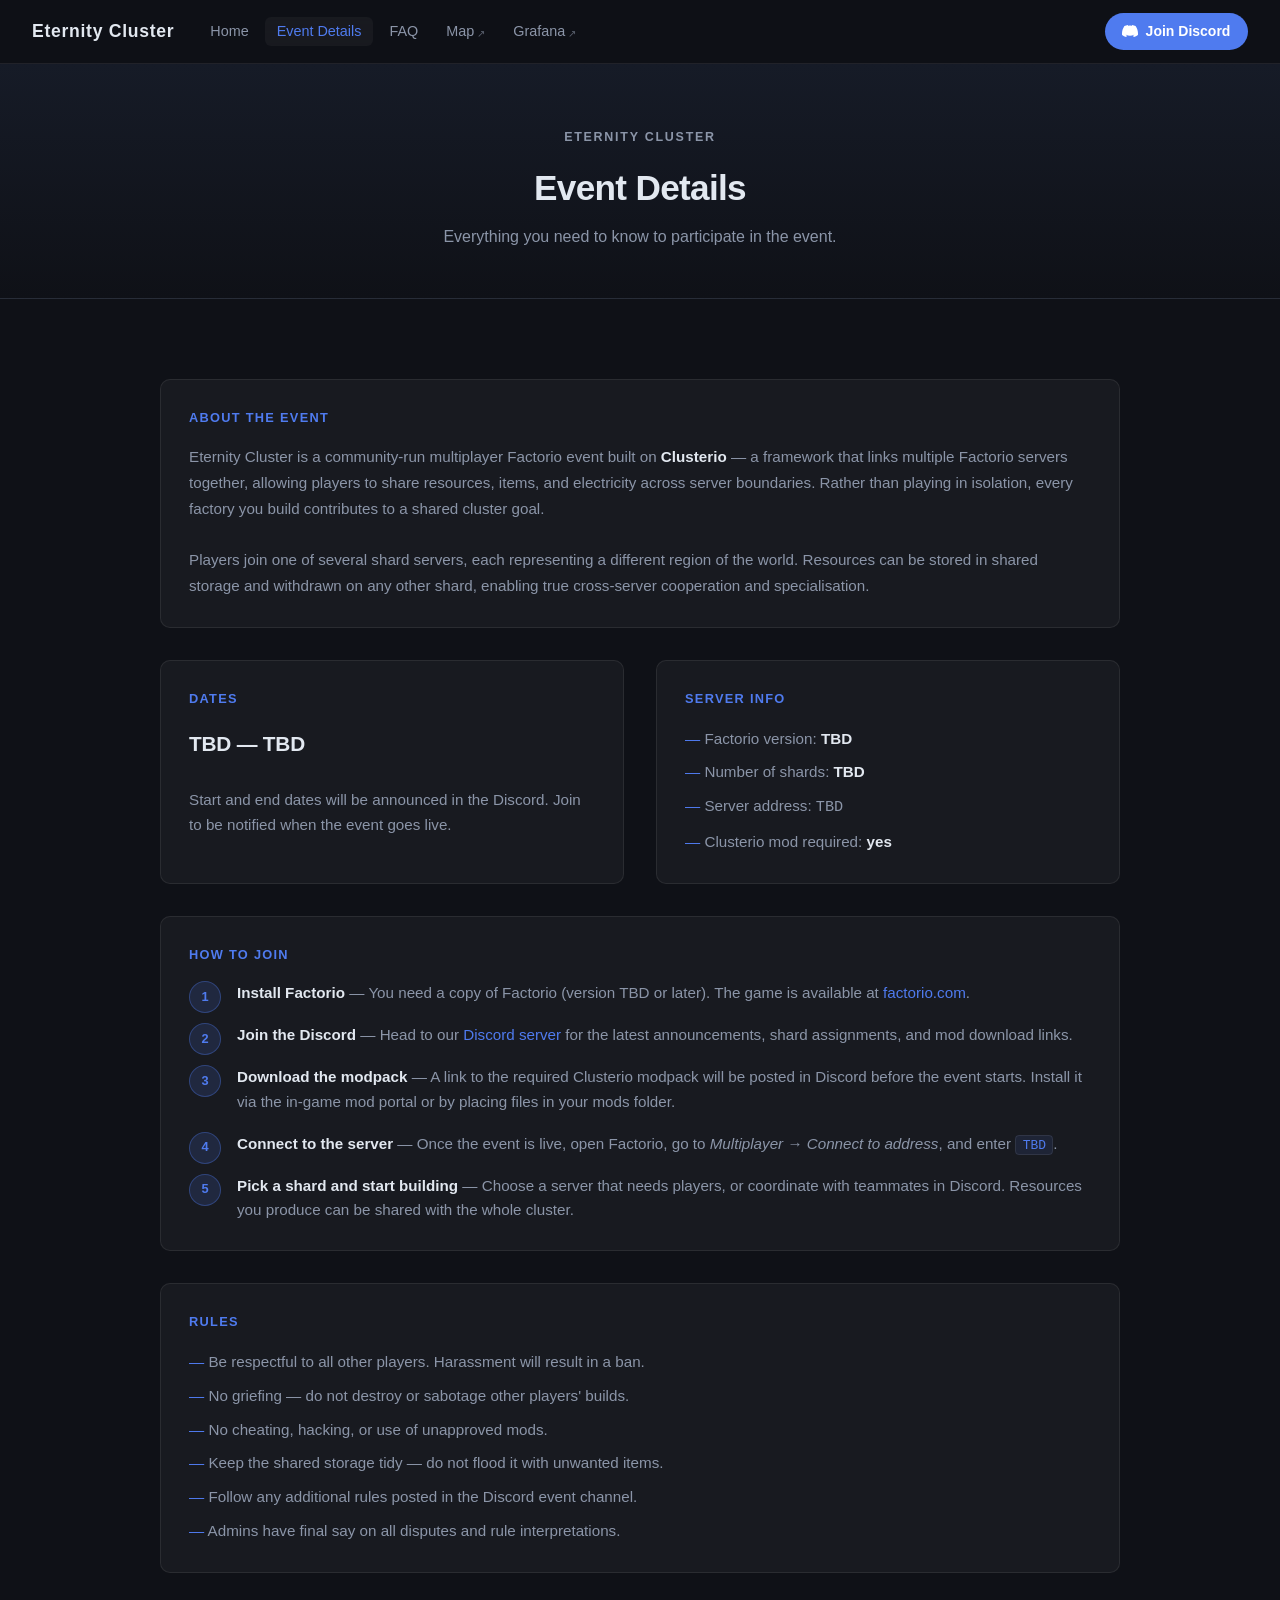
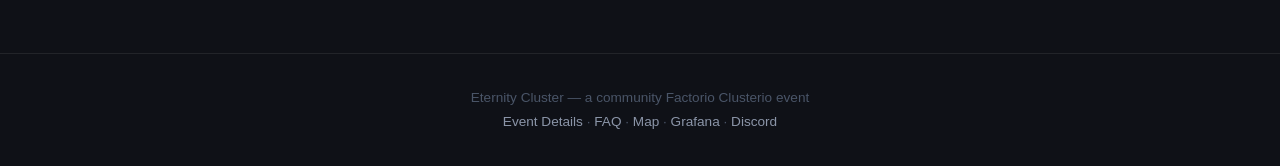
==== details.html @ 9ed6a4f9 "initial commit" ====
<!DOCTYPE html>
<html lang="en">
<head>
  <meta charset="UTF-8" />
  <meta name="viewport" content="width=device-width, initial-scale=1.0" />
  <title>Event Details — Eternity Cluster</title>
  <link rel="stylesheet" href="css/style.css" />
</head>
<body>

  <!-- ─── Nav ─────────────────────────────────────────────────────────────── -->
  <nav class="nav">
    <a href="index.html" class="nav-brand">Eternity Cluster</a>
    <ul class="nav-links">
      <li><a href="index.html">Home</a></li>
      <li><a href="details.html">Event Details</a></li>
      <li><a href="faq.html">FAQ</a></li>
      <li><a href="#" class="nav-external" target="_blank" rel="noopener">Map</a></li>
      <li><a href="#" class="nav-external" target="_blank" rel="noopener">Grafana</a></li>
    </ul>
    <a href="#" class="nav-discord" target="_blank" rel="noopener">
      <svg width="16" height="16" viewBox="0 0 24 24" fill="currentColor" aria-hidden="true">
        <path d="M20.317 4.37a19.791 19.791 0 0 0-4.885-1.515.074.074 0 0 0-.079.037c-.21.375-.444.864-.608 1.25a18.27 18.27 0 0 0-5.487 0 12.64 12.64 0 0 0-.617-1.25.077.077 0 0 0-.079-.037A19.736 19.736 0 0 0 3.677 4.37a.07.07 0 0 0-.032.027C.533 9.046-.32 13.58.099 18.057a.082.082 0 0 0 .031.057 19.9 19.9 0 0 0 5.993 3.03.078.078 0 0 0 .084-.028 14.09 14.09 0 0 0 1.226-1.994.076.076 0 0 0-.041-.106 13.107 13.107 0 0 1-1.872-.892.077.077 0 0 1-.008-.128 10.2 10.2 0 0 0 .372-.292.074.074 0 0 1 .077-.01c3.928 1.793 8.18 1.793 12.062 0a.074.074 0 0 1 .078.01c.12.098.246.198.373.292a.077.077 0 0 1-.006.127 12.299 12.299 0 0 1-1.873.892.077.077 0 0 0-.041.107c.36.698.772 1.362 1.225 1.993a.076.076 0 0 0 .084.028 19.839 19.839 0 0 0 6.002-3.03.077.077 0 0 0 .032-.054c.5-5.177-.838-9.674-3.549-13.66a.061.061 0 0 0-.031-.03z"/>
      </svg>
      Join Discord
    </a>
  </nav>

  <!-- ─── Page Hero ─────────────────────────────────────────────────────────── -->
  <div class="page-hero">
    <div class="container-sm">
      <p class="section-label">Eternity Cluster</p>
      <h1 class="section-title">Event Details</h1>
      <p>Everything you need to know to participate in the event.</p>
    </div>
  </div>

  <!-- ─── About ─────────────────────────────────────────────────────────────── -->
  <section class="section">
    <div class="container">
      <div class="details-grid">

        <div class="info-block full-width">
          <h3>About the Event</h3>
          <p>
            Eternity Cluster is a community-run multiplayer Factorio event built on
            <strong style="color: var(--text)">Clusterio</strong> — a framework that links multiple
            Factorio servers together, allowing players to share resources, items, and electricity
            across server boundaries. Rather than playing in isolation, every factory you build
            contributes to a shared cluster goal.
          </p>
          <br />
          <p style="color: var(--text-muted)">
            Players join one of several shard servers, each representing a different region of the
            world. Resources can be stored in shared storage and withdrawn on any other shard,
            enabling true cross-server cooperation and specialisation.
          </p>
        </div>

        <div class="info-block">
          <h3>Dates</h3>
          <p class="highlight">TBD — TBD</p>
          <br />
          <p>Start and end dates will be announced in the Discord. Join to be notified when the event goes live.</p>
        </div>

        <div class="info-block">
          <h3>Server Info</h3>
          <ul>
            <li>Factorio version: <strong style="color:var(--text)">TBD</strong></li>
            <li>Number of shards: <strong style="color:var(--text)">TBD</strong></li>
            <li>Server address: <code>TBD</code></li>
            <li>Clusterio mod required: <strong style="color:var(--text)">yes</strong></li>
          </ul>
        </div>

        <div class="info-block full-width">
          <h3>How to Join</h3>
          <ol class="steps">
            <li>
              <strong>Install Factorio</strong> — You need a copy of Factorio
              (version TBD or later). The game is available at
              <a href="https://www.factorio.com" target="_blank" rel="noopener" style="color:var(--accent)">factorio.com</a>.
            </li>
            <li>
              <strong>Join the Discord</strong> — Head to our
              <a href="#" target="_blank" rel="noopener">Discord server</a> for the latest announcements,
              shard assignments, and mod download links.
            </li>
            <li>
              <strong>Download the modpack</strong> — A link to the required Clusterio modpack
              will be posted in Discord before the event starts. Install it via the in-game mod
              portal or by placing files in your mods folder.
            </li>
            <li>
              <strong>Connect to the server</strong> — Once the event is live, open Factorio,
              go to <em>Multiplayer → Connect to address</em>, and enter <code>TBD</code>.
            </li>
            <li>
              <strong>Pick a shard and start building</strong> — Choose a server that needs
              players, or coordinate with teammates in Discord. Resources you produce can be
              shared with the whole cluster.
            </li>
          </ol>
        </div>

        <div class="info-block full-width">
          <h3>Rules</h3>
          <ul>
            <li>Be respectful to all other players. Harassment will result in a ban.</li>
            <li>No griefing — do not destroy or sabotage other players' builds.</li>
            <li>No cheating, hacking, or use of unapproved mods.</li>
            <li>Keep the shared storage tidy — do not flood it with unwanted items.</li>
            <li>Follow any additional rules posted in the Discord event channel.</li>
            <li>Admins have final say on all disputes and rule interpretations.</li>
          </ul>
        </div>

      </div>
    </div>
  </section>

  <!-- ─── Footer ───────────────────────────────────────────────────────────── -->
  <footer>
    <p>Eternity Cluster &mdash; a community Factorio Clusterio event</p>
    <p>
      <a href="details.html">Event Details</a> &middot;
      <a href="faq.html">FAQ</a> &middot;
      <a href="#" target="_blank" rel="noopener">Map</a> &middot;
      <a href="#" target="_blank" rel="noopener">Grafana</a> &middot;
      <a href="#" target="_blank" rel="noopener">Discord</a>
    </p>
  </footer>

  <script src="js/main.js"></script>
</body>
</html>
---- css/style.css ----
/* ─── Reset & Base ─────────────────────────────────────────────────────────── */
*, *::before, *::after { box-sizing: border-box; margin: 0; padding: 0; }

:root {
  --bg:          #0f1117;
  --bg-2:        #161b27;
  --bg-3:        #1e2436;
  --surface:     rgba(255,255,255,0.04);
  --border:      rgba(255,255,255,0.08);
  --accent:      #4f7bef;
  --accent-glow: rgba(79,123,239,0.35);
  --accent-dim:  rgba(79,123,239,0.15);
  --text:        #e2e8f0;
  --text-muted:  #8b95a8;
  --text-faint:  #4a5568;
  --radius:      10px;
  --nav-h:       64px;
  --transition:  0.2s ease;
}

html { scroll-behavior: smooth; }

body {
  background: var(--bg);
  color: var(--text);
  font-family: -apple-system, BlinkMacSystemFont, 'Segoe UI', Roboto, 'Helvetica Neue', sans-serif;
  font-size: 16px;
  line-height: 1.6;
  min-height: 100vh;
  display: flex;
  flex-direction: column;
}

a { color: var(--accent); text-decoration: none; transition: color var(--transition); }
a:hover { color: #7fa3f7; }

img { max-width: 100%; display: block; }

/* ─── Nav ───────────────────────────────────────────────────────────────────── */
.nav {
  position: sticky;
  top: 0;
  z-index: 100;
  height: var(--nav-h);
  background: rgba(15,17,23,0.75);
  backdrop-filter: blur(16px);
  -webkit-backdrop-filter: blur(16px);
  border-bottom: 1px solid var(--border);
  display: flex;
  align-items: center;
  padding: 0 2rem;
  gap: 1.5rem;
}

.nav-brand {
  font-size: 1.1rem;
  font-weight: 700;
  letter-spacing: 0.04em;
  color: var(--text);
  white-space: nowrap;
  flex-shrink: 0;
}
.nav-brand:hover { color: var(--text); }

.nav-links {
  display: flex;
  align-items: center;
  gap: 0.25rem;
  list-style: none;
  flex: 1;
}

.nav-links a {
  color: var(--text-muted);
  font-size: 0.9rem;
  font-weight: 500;
  padding: 0.4rem 0.75rem;
  border-radius: 6px;
  transition: color var(--transition), background var(--transition);
  white-space: nowrap;
}
.nav-links a:hover,
.nav-links a.active {
  color: var(--text);
  background: var(--surface);
}
.nav-links a.active { color: var(--accent); }

.nav-links .nav-external::after {
  content: '↗';
  font-size: 0.7em;
  margin-left: 3px;
  opacity: 0.6;
}

.nav-discord {
  flex-shrink: 0;
  display: inline-flex;
  align-items: center;
  gap: 0.45rem;
  background: var(--accent);
  color: #fff !important;
  font-size: 0.875rem;
  font-weight: 600;
  padding: 0.45rem 1.1rem;
  border-radius: 999px;
  transition: box-shadow var(--transition), background var(--transition);
}
.nav-discord:hover {
  background: #6690f5;
  box-shadow: 0 0 18px var(--accent-glow);
  color: #fff !important;
}
.nav-discord svg { flex-shrink: 0; }

/* ─── Hero ──────────────────────────────────────────────────────────────────── */
.hero {
  position: relative;
  min-height: calc(100vh - var(--nav-h));
  display: flex;
  align-items: center;
  justify-content: center;
  text-align: center;
  overflow: hidden;
  padding: 4rem 2rem;
}

.hero::before {
  content: '';
  position: absolute;
  inset: 0;
  background:
    radial-gradient(ellipse 80% 60% at 50% 40%, rgba(79,123,239,0.12) 0%, transparent 70%),
    linear-gradient(180deg, #0f1117 0%, #161b27 60%, #0f1117 100%);
  z-index: 0;
}

/* subtle animated grid */
.hero::after {
  content: '';
  position: absolute;
  inset: 0;
  background-image:
    linear-gradient(var(--border) 1px, transparent 1px),
    linear-gradient(90deg, var(--border) 1px, transparent 1px);
  background-size: 48px 48px;
  mask-image: radial-gradient(ellipse 70% 60% at 50% 50%, black 20%, transparent 80%);
  -webkit-mask-image: radial-gradient(ellipse 70% 60% at 50% 50%, black 20%, transparent 80%);
  z-index: 0;
  opacity: 0.4;
}

.hero-content {
  position: relative;
  z-index: 1;
  max-width: 700px;
}

.hero-eyebrow {
  display: inline-block;
  font-size: 0.8rem;
  font-weight: 600;
  letter-spacing: 0.12em;
  text-transform: uppercase;
  color: var(--accent);
  background: var(--accent-dim);
  border: 1px solid rgba(79,123,239,0.3);
  padding: 0.3rem 0.85rem;
  border-radius: 999px;
  margin-bottom: 1.5rem;
}

.hero-title {
  font-size: clamp(2.8rem, 7vw, 5rem);
  font-weight: 800;
  letter-spacing: -0.03em;
  line-height: 1.1;
  color: var(--text);
  margin-bottom: 1.25rem;
}

.hero-title span {
  background: linear-gradient(135deg, #7fa3f7 0%, #4f7bef 50%, #a78bfa 100%);
  -webkit-background-clip: text;
  background-clip: text;
  -webkit-text-fill-color: transparent;
}

.hero-tagline {
  font-size: 1.15rem;
  color: var(--text-muted);
  max-width: 480px;
  margin: 0 auto 2.5rem;
  line-height: 1.7;
}

.hero-ctas {
  display: flex;
  gap: 1rem;
  justify-content: center;
  flex-wrap: wrap;
}

/* ─── Buttons ───────────────────────────────────────────────────────────────── */
.btn {
  display: inline-flex;
  align-items: center;
  gap: 0.5rem;
  font-size: 0.95rem;
  font-weight: 600;
  padding: 0.7rem 1.5rem;
  border-radius: 999px;
  transition: box-shadow var(--transition), background var(--transition), color var(--transition);
  cursor: pointer;
  border: none;
}
.btn-primary {
  background: var(--accent);
  color: #fff;
}
.btn-primary:hover {
  background: #6690f5;
  box-shadow: 0 0 22px var(--accent-glow);
  color: #fff;
}
.btn-ghost {
  background: var(--surface);
  color: var(--text);
  border: 1px solid var(--border);
}
.btn-ghost:hover {
  background: rgba(255,255,255,0.07);
  color: var(--text);
}

/* ─── Section Layout ────────────────────────────────────────────────────────── */
.section {
  padding: 5rem 2rem;
}
.section-alt { background: var(--bg-2); }

.container {
  max-width: 960px;
  margin: 0 auto;
}
.container-sm {
  max-width: 720px;
  margin: 0 auto;
}

.section-label {
  font-size: 0.78rem;
  font-weight: 700;
  letter-spacing: 0.14em;
  text-transform: uppercase;
  color: var(--accent);
  margin-bottom: 0.6rem;
}
.section-title {
  font-size: clamp(1.6rem, 3.5vw, 2.2rem);
  font-weight: 700;
  letter-spacing: -0.02em;
  color: var(--text);
  margin-bottom: 0.75rem;
}
.section-subtitle {
  color: var(--text-muted);
  font-size: 1.05rem;
  line-height: 1.7;
  margin-bottom: 2.5rem;
}

/* ─── Cards ─────────────────────────────────────────────────────────────────── */
.cards {
  display: grid;
  grid-template-columns: repeat(auto-fit, minmax(240px, 1fr));
  gap: 1.25rem;
}

.card {
  background: var(--surface);
  border: 1px solid var(--border);
  border-radius: var(--radius);
  padding: 1.75rem;
  transition: border-color var(--transition), box-shadow var(--transition), transform var(--transition);
  display: flex;
  flex-direction: column;
  gap: 0.6rem;
}
.card:hover {
  border-color: rgba(79,123,239,0.4);
  box-shadow: 0 4px 24px rgba(0,0,0,0.4), 0 0 0 1px rgba(79,123,239,0.12);
  transform: translateY(-2px);
}

.card-icon {
  font-size: 1.6rem;
  margin-bottom: 0.25rem;
}
.card-title {
  font-size: 1.05rem;
  font-weight: 700;
  color: var(--text);
}
.card-desc {
  font-size: 0.9rem;
  color: var(--text-muted);
  line-height: 1.6;
  flex: 1;
}
.card-link {
  font-size: 0.875rem;
  font-weight: 600;
  color: var(--accent);
  margin-top: 0.5rem;
  display: inline-flex;
  align-items: center;
  gap: 0.3rem;
}
.card-link:hover { color: #7fa3f7; }

a.card { color: inherit; }
a.card .card-title { transition: color var(--transition); }
a.card:hover .card-title { color: var(--accent); }

/* ─── Details Page ──────────────────────────────────────────────────────────── */
.page-hero {
  background: linear-gradient(180deg, var(--bg-2) 0%, var(--bg) 100%);
  border-bottom: 1px solid var(--border);
  padding: 4rem 2rem 3rem;
  text-align: center;
}
.page-hero .section-label { margin-bottom: 0.75rem; }
.page-hero .section-title { margin-bottom: 0.5rem; }
.page-hero p { color: var(--text-muted); max-width: 520px; margin: 0 auto; }

.details-grid {
  display: grid;
  grid-template-columns: 1fr 1fr;
  gap: 2rem;
}
@media (max-width: 640px) { .details-grid { grid-template-columns: 1fr; } }

.info-block {
  background: var(--surface);
  border: 1px solid var(--border);
  border-radius: var(--radius);
  padding: 1.75rem;
}
.info-block h3 {
  font-size: 0.8rem;
  font-weight: 700;
  letter-spacing: 0.1em;
  text-transform: uppercase;
  color: var(--accent);
  margin-bottom: 1rem;
}
.info-block p, .info-block li {
  color: var(--text-muted);
  font-size: 0.95rem;
  line-height: 1.7;
}
.info-block ul { list-style: none; padding: 0; display: flex; flex-direction: column; gap: 0.5rem; }
.info-block li::before { content: '—  '; color: var(--accent); }
.info-block .highlight {
  font-size: 1.3rem;
  font-weight: 700;
  color: var(--text);
  letter-spacing: -0.01em;
}

.steps { list-style: none; padding: 0; counter-reset: steps; display: flex; flex-direction: column; gap: 1.1rem; }
.steps li {
  counter-increment: steps;
  padding-left: 3rem;
  position: relative;
  color: var(--text-muted);
  font-size: 0.95rem;
  line-height: 1.6;
}
.steps li::before {
  content: counter(steps);
  position: absolute;
  left: 0;
  top: 0;
  width: 2rem;
  height: 2rem;
  border-radius: 50%;
  background: var(--accent-dim);
  border: 1px solid rgba(79,123,239,0.35);
  color: var(--accent);
  font-weight: 700;
  font-size: 0.8rem;
  display: flex;
  align-items: center;
  justify-content: center;
  line-height: 1;
}
.steps li strong { color: var(--text); }
.steps li code {
  background: var(--bg-3);
  border: 1px solid var(--border);
  border-radius: 4px;
  padding: 0.1rem 0.4rem;
  font-size: 0.85em;
  color: var(--accent);
  font-family: 'JetBrains Mono', 'Fira Code', monospace;
}

.full-width { grid-column: 1 / -1; }

/* ─── FAQ Page ──────────────────────────────────────────────────────────────── */
.faq-list { display: flex; flex-direction: column; gap: 0.6rem; }

.faq-item {
  background: var(--surface);
  border: 1px solid var(--border);
  border-radius: var(--radius);
  overflow: hidden;
  transition: border-color var(--transition);
}
.faq-item.open { border-color: rgba(79,123,239,0.35); }

.faq-question {
  width: 100%;
  text-align: left;
  background: none;
  border: none;
  color: var(--text);
  font-size: 1rem;
  font-weight: 600;
  padding: 1.25rem 1.5rem;
  cursor: pointer;
  display: flex;
  align-items: center;
  justify-content: space-between;
  gap: 1rem;
  transition: color var(--transition);
}
.faq-question:hover { color: var(--accent); }
.faq-item.open .faq-question { color: var(--accent); }

.faq-chevron {
  flex-shrink: 0;
  width: 20px;
  height: 20px;
  color: var(--text-muted);
  transition: transform var(--transition), color var(--transition);
}
.faq-item.open .faq-chevron {
  transform: rotate(180deg);
  color: var(--accent);
}

.faq-answer {
  max-height: 0;
  overflow: hidden;
  transition: max-height 0.3s ease;
}
.faq-answer-inner {
  padding: 0 1.5rem 1.35rem;
  color: var(--text-muted);
  font-size: 0.95rem;
  line-height: 1.75;
  border-top: 1px solid var(--border);
  padding-top: 1rem;
}
.faq-answer-inner a { color: var(--accent); }
.faq-answer-inner a:hover { color: #7fa3f7; }
.faq-answer-inner code {
  background: var(--bg-3);
  border: 1px solid var(--border);
  border-radius: 4px;
  padding: 0.1rem 0.4rem;
  font-size: 0.85em;
  color: var(--accent);
  font-family: 'JetBrains Mono', 'Fira Code', monospace;
}

/* ─── Image Fade Utility ────────────────────────────────────────────────────── */
.fade-img {
  mask-image: linear-gradient(to bottom, black 40%, transparent 100%);
  -webkit-mask-image: linear-gradient(to bottom, black 40%, transparent 100%);
  opacity: 0.7;
}

/* ─── Divider ───────────────────────────────────────────────────────────────── */
.divider {
  height: 1px;
  background: var(--border);
  margin: 0;
}

/* ─── Footer ────────────────────────────────────────────────────────────────── */
footer {
  margin-top: auto;
  border-top: 1px solid var(--border);
  padding: 2rem;
  text-align: center;
  color: var(--text-faint);
  font-size: 0.85rem;
  line-height: 1.8;
}
footer a { color: var(--text-muted); }
footer a:hover { color: var(--text); }

/* ─── Responsive ────────────────────────────────────────────────────────────── */
@media (max-width: 768px) {
  .nav { padding: 0 1rem; gap: 0.75rem; }
  .nav-links { gap: 0; }
  .nav-links a { padding: 0.4rem 0.5rem; font-size: 0.82rem; }
  .nav-brand { font-size: 0.95rem; }
  .section { padding: 3.5rem 1.25rem; }
  .page-hero { padding: 3rem 1.25rem 2.5rem; }
}

@media (max-width: 520px) {
  .nav { flex-wrap: wrap; height: auto; padding: 0.75rem 1rem; }
  .nav-links { order: 3; width: 100%; flex-wrap: wrap; }
  .nav-brand { flex: 1; }
  .hero-ctas { flex-direction: column; align-items: center; }
}
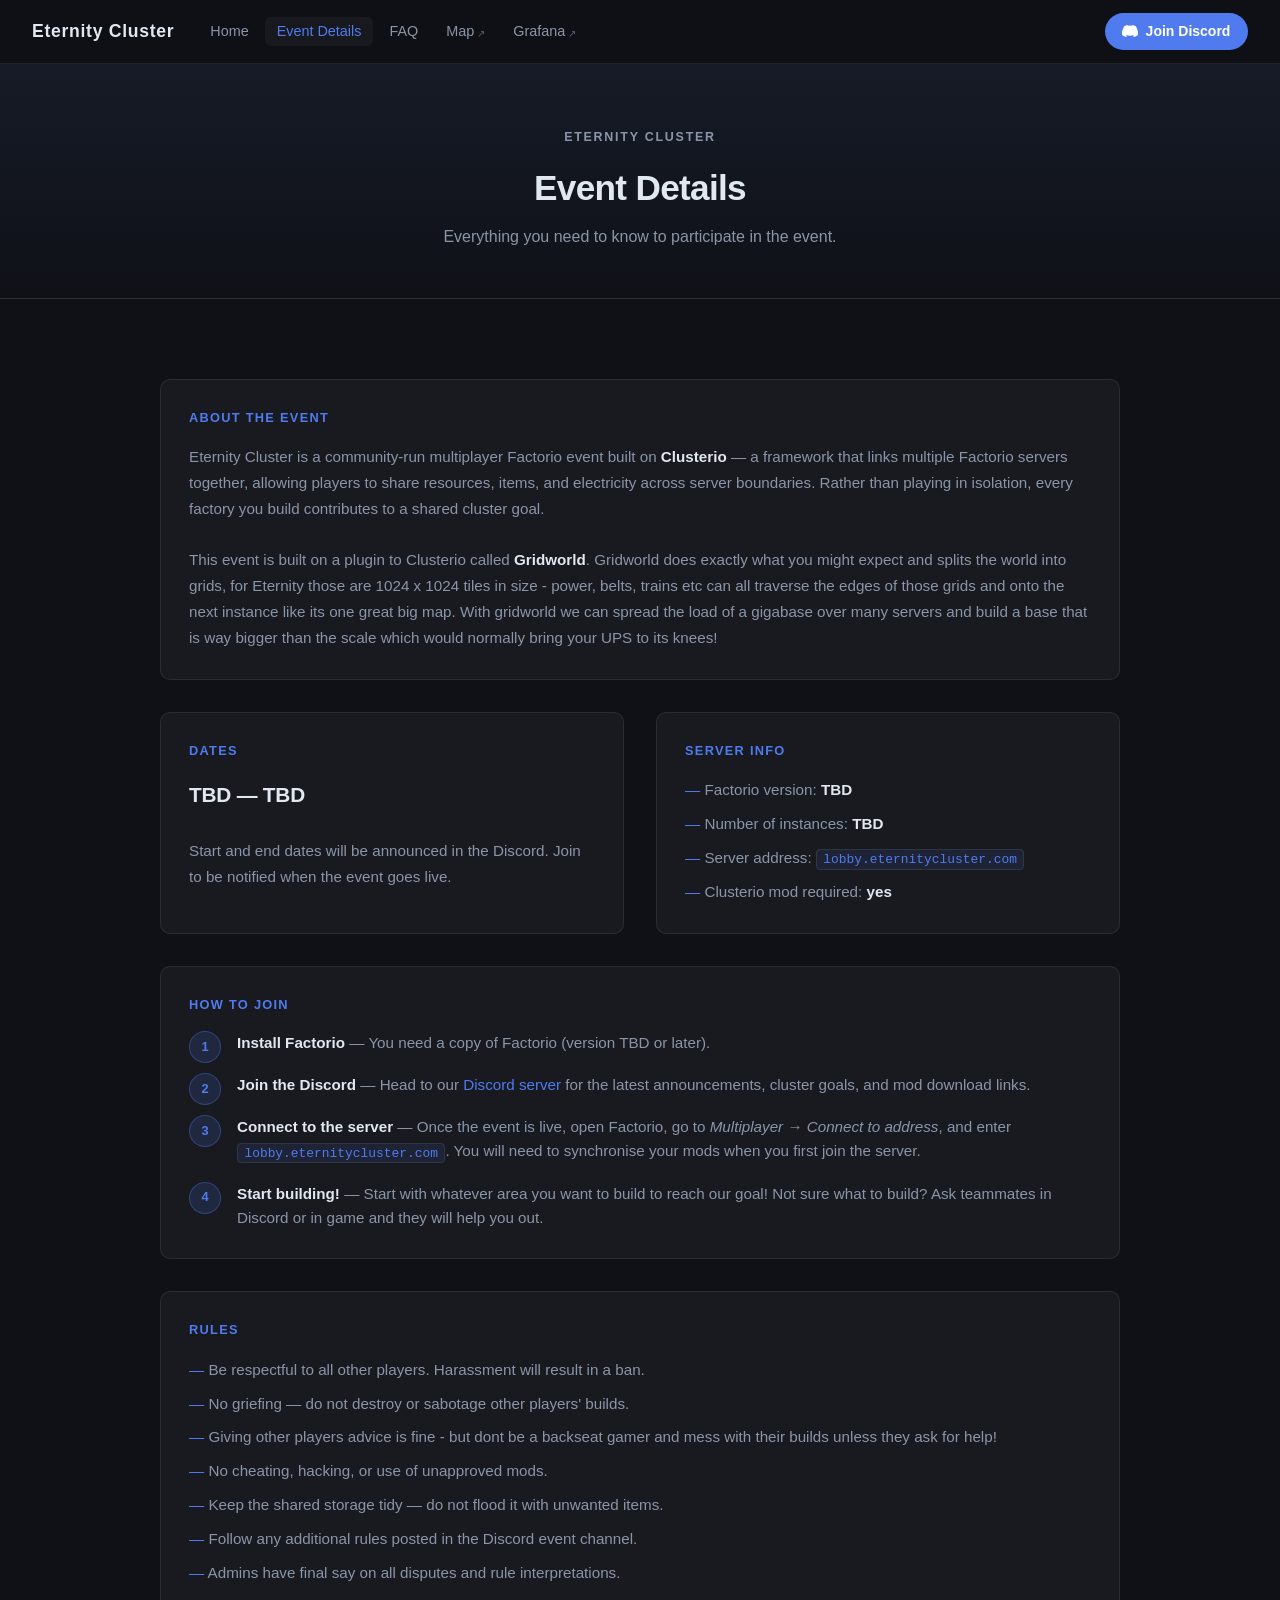
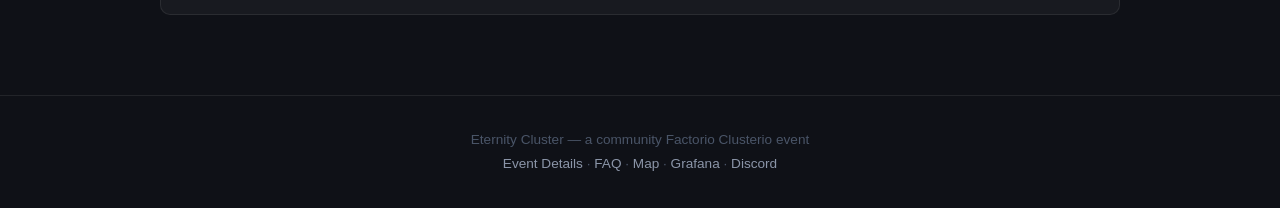
==== commit f5d19cab: "Deslopify and Enhance" ====
--- a/details.html
+++ b/details.html
@@ -16,9 +16,9 @@
       <li><a href="details.html">Event Details</a></li>
       <li><a href="faq.html">FAQ</a></li>
       <li><a href="#" class="nav-external" target="_blank" rel="noopener">Map</a></li>
-      <li><a href="#" class="nav-external" target="_blank" rel="noopener">Grafana</a></li>
+      <li><a href="https://grafana.eternitycluster.com/dashboards" class="nav-external" target="_blank" rel="noopener">Grafana</a></li>
     </ul>
-    <a href="#" class="nav-discord" target="_blank" rel="noopener">
+    <a href="https://discord.gg/U77w6G9nKe" class="nav-discord" target="_blank" rel="noopener">
       <svg width="16" height="16" viewBox="0 0 24 24" fill="currentColor" aria-hidden="true">
         <path d="M20.317 4.37a19.791 19.791 0 0 0-4.885-1.515.074.074 0 0 0-.079.037c-.21.375-.444.864-.608 1.25a18.27 18.27 0 0 0-5.487 0 12.64 12.64 0 0 0-.617-1.25.077.077 0 0 0-.079-.037A19.736 19.736 0 0 0 3.677 4.37a.07.07 0 0 0-.032.027C.533 9.046-.32 13.58.099 18.057a.082.082 0 0 0 .031.057 19.9 19.9 0 0 0 5.993 3.03.078.078 0 0 0 .084-.028 14.09 14.09 0 0 0 1.226-1.994.076.076 0 0 0-.041-.106 13.107 13.107 0 0 1-1.872-.892.077.077 0 0 1-.008-.128 10.2 10.2 0 0 0 .372-.292.074.074 0 0 1 .077-.01c3.928 1.793 8.18 1.793 12.062 0a.074.074 0 0 1 .078.01c.12.098.246.198.373.292a.077.077 0 0 1-.006.127 12.299 12.299 0 0 1-1.873.892.077.077 0 0 0-.041.107c.36.698.772 1.362 1.225 1.993a.076.076 0 0 0 .084.028 19.839 19.839 0 0 0 6.002-3.03.077.077 0 0 0 .032-.054c.5-5.177-.838-9.674-3.549-13.66a.061.061 0 0 0-.031-.03z"/>
       </svg>
@@ -51,9 +51,11 @@
           </p>
           <br />
           <p style="color: var(--text-muted)">
-            Players join one of several shard servers, each representing a different region of the
-            world. Resources can be stored in shared storage and withdrawn on any other shard,
-            enabling true cross-server cooperation and specialisation.
+            This event is built on a plugin to Clusterio called <strong style="color: var(--text)">Gridworld</strong>.
+            Gridworld does exactly what you might expect and splits the world into grids, for Eternity those are 1024 x 1024 tiles
+            in size - power, belts, trains etc can all traverse the edges of those grids and onto the next instance like its one
+            great big map. With gridworld we can spread the load of a gigabase over many servers and build a base that is way bigger 
+            than the scale which would normally bring your UPS to its knees!
           </p>
         </div>
 
@@ -68,8 +70,8 @@
           <h3>Server Info</h3>
           <ul>
             <li>Factorio version: <strong style="color:var(--text)">TBD</strong></li>
-            <li>Number of shards: <strong style="color:var(--text)">TBD</strong></li>
-            <li>Server address: <code>TBD</code></li>
+            <li>Number of instances: <strong style="color:var(--text)">TBD</strong></li>
+            <li>Server address: <code>lobby.eternitycluster.com</code></li>
             <li>Clusterio mod required: <strong style="color:var(--text)">yes</strong></li>
           </ul>
         </div>
@@ -79,27 +81,21 @@
           <ol class="steps">
             <li>
               <strong>Install Factorio</strong> — You need a copy of Factorio
-              (version TBD or later). The game is available at
-              <a href="https://www.factorio.com" target="_blank" rel="noopener" style="color:var(--accent)">factorio.com</a>.
+              (version TBD or later).
             </li>
             <li>
               <strong>Join the Discord</strong> — Head to our
-              <a href="#" target="_blank" rel="noopener">Discord server</a> for the latest announcements,
-              shard assignments, and mod download links.
-            </li>
-            <li>
-              <strong>Download the modpack</strong> — A link to the required Clusterio modpack
-              will be posted in Discord before the event starts. Install it via the in-game mod
-              portal or by placing files in your mods folder.
+              <a href="https://discord.gg/U77w6G9nKe" target="_blank" rel="noopener">Discord server</a> for the latest announcements,
+              cluster goals, and mod download links.
             </li>
             <li>
               <strong>Connect to the server</strong> — Once the event is live, open Factorio,
-              go to <em>Multiplayer → Connect to address</em>, and enter <code>TBD</code>.
+              go to <em>Multiplayer → Connect to address</em>, and enter <code>lobby.eternitycluster.com</code>.
+              You will need to synchronise your mods when you first join the server.
             </li>
             <li>
-              <strong>Pick a shard and start building</strong> — Choose a server that needs
-              players, or coordinate with teammates in Discord. Resources you produce can be
-              shared with the whole cluster.
+              <strong>Start building!</strong> — Start with whatever area you want to build to reach our goal! 
+              Not sure what to build? Ask teammates in Discord or in game and they will help you out. 
             </li>
           </ol>
         </div>
@@ -109,6 +105,7 @@
           <ul>
             <li>Be respectful to all other players. Harassment will result in a ban.</li>
             <li>No griefing — do not destroy or sabotage other players' builds.</li>
+            <li>Giving other players advice is fine - but dont be a backseat gamer and mess with their builds unless they ask for help!</li>
             <li>No cheating, hacking, or use of unapproved mods.</li>
             <li>Keep the shared storage tidy — do not flood it with unwanted items.</li>
             <li>Follow any additional rules posted in the Discord event channel.</li>
@@ -127,8 +124,8 @@
       <a href="details.html">Event Details</a> &middot;
       <a href="faq.html">FAQ</a> &middot;
       <a href="#" target="_blank" rel="noopener">Map</a> &middot;
-      <a href="#" target="_blank" rel="noopener">Grafana</a> &middot;
-      <a href="#" target="_blank" rel="noopener">Discord</a>
+      <a href="https://grafana.eternitycluster.com/dashboards" target="_blank" rel="noopener">Grafana</a> &middot;
+      <a href="https://discord.gg/U77w6G9nKe" target="_blank" rel="noopener">Discord</a>
     </p>
   </footer>
 
--- a/css/style.css
+++ b/css/style.css
@@ -125,17 +125,35 @@
   padding: 4rem 2rem;
 }
 
+.hero-bg {
+  position: absolute;
+  inset: 0;
+  background-image: url('../img/hero.png');
+  background-size: cover;
+  background-position: center 30%;
+  opacity: 0.72;
+  mask-image:
+    radial-gradient(ellipse 55% 55% at 18% 100%, transparent 0%, black 55%),
+    linear-gradient(to bottom, black 50%, rgba(0,0,0,0.85) 80%, rgba(0,0,0,0.5) 100%);
+  -webkit-mask-image:
+    radial-gradient(ellipse 55% 55% at 18% 100%, transparent 0%, black 55%),
+    linear-gradient(to bottom, black 50%, rgba(0,0,0,0.85) 80%, rgba(0,0,0,0.5) 100%);
+  mask-composite: intersect;
+  -webkit-mask-composite: source-in;
+  z-index: 0;
+}
+
 .hero::before {
   content: '';
   position: absolute;
   inset: 0;
   background:
-    radial-gradient(ellipse 80% 60% at 50% 40%, rgba(79,123,239,0.12) 0%, transparent 70%),
-    linear-gradient(180deg, #0f1117 0%, #161b27 60%, #0f1117 100%);
-  z-index: 0;
-}
-
-/* subtle animated grid */
+    radial-gradient(ellipse 80% 60% at 50% 40%, rgba(79,123,239,0.10) 0%, transparent 70%),
+    linear-gradient(180deg, rgba(15,17,23,0.35) 0%, rgba(15,17,23,0.6) 60%, #0f1117 100%);
+  z-index: 1;
+}
+
+/* subtle grid */
 .hero::after {
   content: '';
   position: absolute;
@@ -146,13 +164,13 @@
   background-size: 48px 48px;
   mask-image: radial-gradient(ellipse 70% 60% at 50% 50%, black 20%, transparent 80%);
   -webkit-mask-image: radial-gradient(ellipse 70% 60% at 50% 50%, black 20%, transparent 80%);
-  z-index: 0;
-  opacity: 0.4;
+  z-index: 1;
+  opacity: 0.25;
 }
 
 .hero-content {
   position: relative;
-  z-index: 1;
+  z-index: 2;
   max-width: 700px;
 }
 
@@ -397,7 +415,9 @@
   line-height: 1;
 }
 .steps li strong { color: var(--text); }
-.steps li code {
+.info-block code,
+.steps li code,
+.faq-answer-inner code {
   background: var(--bg-3);
   border: 1px solid var(--border);
   border-radius: 4px;
@@ -408,6 +428,88 @@
 }
 
 .full-width { grid-column: 1 / -1; }
+
+.history-grid {
+  display: grid;
+  grid-template-columns: repeat(auto-fit, minmax(220px, 1fr));
+  gap: 1rem;
+}
+
+.history-card {
+  background: var(--bg-2);
+  border: 1px solid var(--border);
+  border-radius: 8px;
+  padding: 1.1rem;
+}
+
+.history-card h4 {
+  color: var(--text);
+  font-size: 1rem;
+  margin-bottom: 0.5rem;
+}
+
+.history-card p {
+  color: var(--text-muted);
+  font-size: 0.92rem;
+  line-height: 1.65;
+}
+
+.history-date {
+  color: var(--accent) !important;
+  font-size: 0.78rem !important;
+  font-weight: 700;
+  letter-spacing: 0.08em;
+  text-transform: uppercase;
+  margin-bottom: 0.45rem;
+}
+
+.milestone-list li strong {
+  color: var(--text);
+}
+
+.press-links {
+  display: grid;
+  gap: 1rem;
+  margin-top: 1.25rem;
+}
+
+.press-link {
+  display: block;
+  background: var(--bg-2);
+  border: 1px solid var(--border);
+  border-radius: 8px;
+  padding: 1rem 1.1rem;
+  transition: border-color var(--transition), transform var(--transition), box-shadow var(--transition);
+}
+
+.press-link:hover {
+  border-color: rgba(79,123,239,0.35);
+  box-shadow: 0 8px 20px rgba(0,0,0,0.2);
+  transform: translateY(-1px);
+}
+
+.press-link strong {
+  display: block;
+  color: var(--text);
+  margin-bottom: 0.25rem;
+}
+
+.press-source {
+  display: inline-block;
+  color: var(--accent);
+  font-size: 0.78rem;
+  font-weight: 700;
+  letter-spacing: 0.08em;
+  text-transform: uppercase;
+  margin-bottom: 0.35rem;
+}
+
+.press-desc {
+  display: block;
+  color: var(--text-muted);
+  font-size: 0.92rem;
+  line-height: 1.6;
+}
 
 /* ─── FAQ Page ──────────────────────────────────────────────────────────────── */
 .faq-list { display: flex; flex-direction: column; gap: 0.6rem; }
@@ -467,15 +569,6 @@
 }
 .faq-answer-inner a { color: var(--accent); }
 .faq-answer-inner a:hover { color: #7fa3f7; }
-.faq-answer-inner code {
-  background: var(--bg-3);
-  border: 1px solid var(--border);
-  border-radius: 4px;
-  padding: 0.1rem 0.4rem;
-  font-size: 0.85em;
-  color: var(--accent);
-  font-family: 'JetBrains Mono', 'Fira Code', monospace;
-}
 
 /* ─── Image Fade Utility ────────────────────────────────────────────────────── */
 .fade-img {
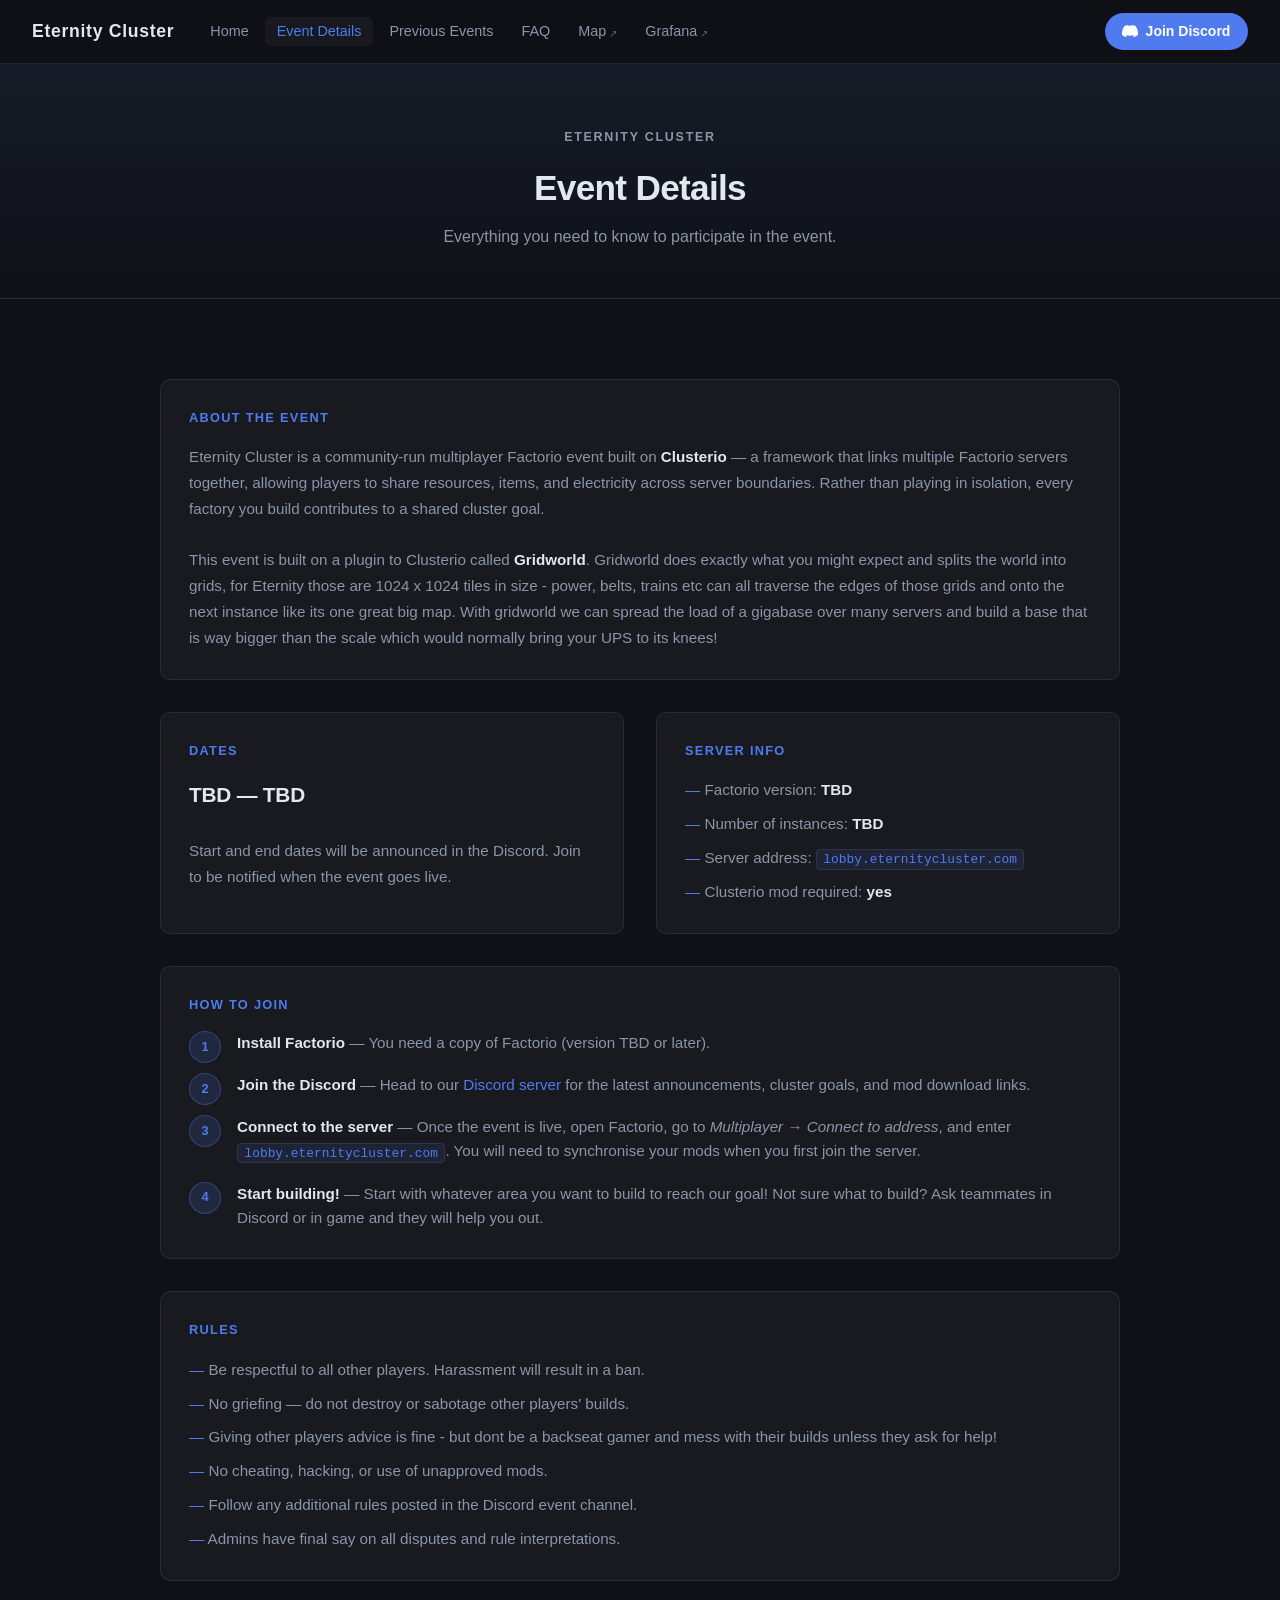
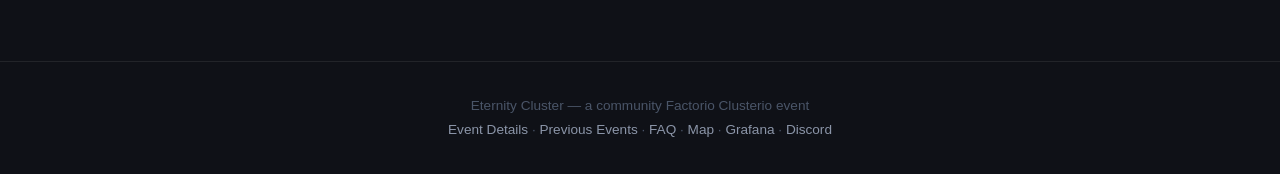
==== commit 621f5caf: "Add some slop back - added previous events page" ====
--- a/details.html
+++ b/details.html
@@ -14,6 +14,7 @@
     <ul class="nav-links">
       <li><a href="index.html">Home</a></li>
       <li><a href="details.html">Event Details</a></li>
+      <li><a href="previous-events.html">Previous Events</a></li>
       <li><a href="faq.html">FAQ</a></li>
       <li><a href="#" class="nav-external" target="_blank" rel="noopener">Map</a></li>
       <li><a href="https://grafana.eternitycluster.com/dashboards" class="nav-external" target="_blank" rel="noopener">Grafana</a></li>
@@ -107,7 +108,6 @@
             <li>No griefing — do not destroy or sabotage other players' builds.</li>
             <li>Giving other players advice is fine - but dont be a backseat gamer and mess with their builds unless they ask for help!</li>
             <li>No cheating, hacking, or use of unapproved mods.</li>
-            <li>Keep the shared storage tidy — do not flood it with unwanted items.</li>
             <li>Follow any additional rules posted in the Discord event channel.</li>
             <li>Admins have final say on all disputes and rule interpretations.</li>
           </ul>
@@ -122,6 +122,7 @@
     <p>Eternity Cluster &mdash; a community Factorio Clusterio event</p>
     <p>
       <a href="details.html">Event Details</a> &middot;
+      <a href="previous-events.html">Previous Events</a> &middot;
       <a href="faq.html">FAQ</a> &middot;
       <a href="#" target="_blank" rel="noopener">Map</a> &middot;
       <a href="https://grafana.eternitycluster.com/dashboards" target="_blank" rel="noopener">Grafana</a> &middot;
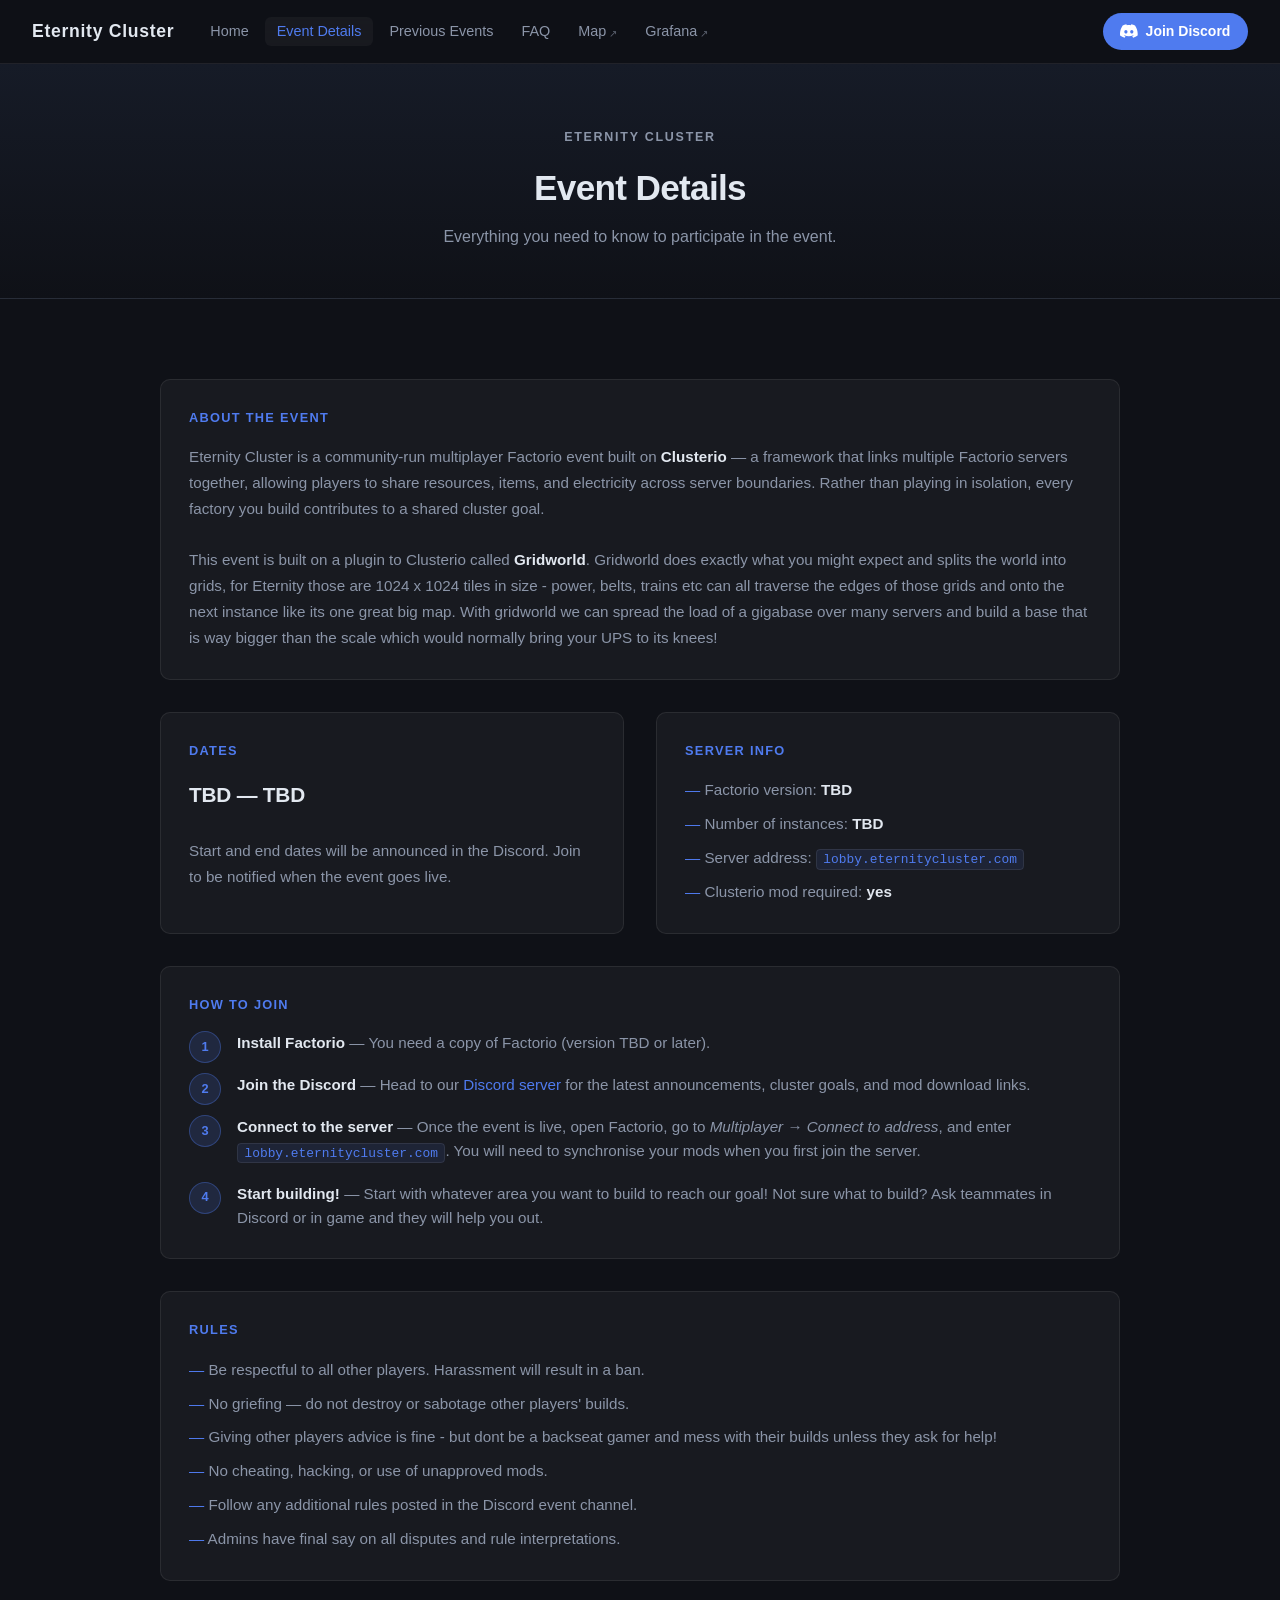
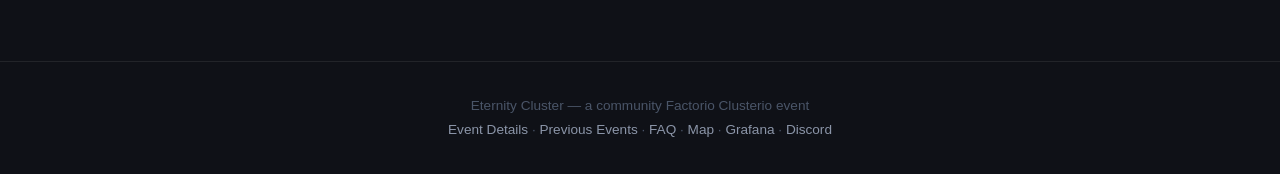
==== commit 31aa88a2: "Fix malformed discord logo" ====
--- a/details.html
+++ b/details.html
@@ -20,8 +20,8 @@
       <li><a href="https://grafana.eternitycluster.com/dashboards" class="nav-external" target="_blank" rel="noopener">Grafana</a></li>
     </ul>
     <a href="https://discord.gg/U77w6G9nKe" class="nav-discord" target="_blank" rel="noopener">
-      <svg width="16" height="16" viewBox="0 0 24 24" fill="currentColor" aria-hidden="true">
-        <path d="M20.317 4.37a19.791 19.791 0 0 0-4.885-1.515.074.074 0 0 0-.079.037c-.21.375-.444.864-.608 1.25a18.27 18.27 0 0 0-5.487 0 12.64 12.64 0 0 0-.617-1.25.077.077 0 0 0-.079-.037A19.736 19.736 0 0 0 3.677 4.37a.07.07 0 0 0-.032.027C.533 9.046-.32 13.58.099 18.057a.082.082 0 0 0 .031.057 19.9 19.9 0 0 0 5.993 3.03.078.078 0 0 0 .084-.028 14.09 14.09 0 0 0 1.226-1.994.076.076 0 0 0-.041-.106 13.107 13.107 0 0 1-1.872-.892.077.077 0 0 1-.008-.128 10.2 10.2 0 0 0 .372-.292.074.074 0 0 1 .077-.01c3.928 1.793 8.18 1.793 12.062 0a.074.074 0 0 1 .078.01c.12.098.246.198.373.292a.077.077 0 0 1-.006.127 12.299 12.299 0 0 1-1.873.892.077.077 0 0 0-.041.107c.36.698.772 1.362 1.225 1.993a.076.076 0 0 0 .084.028 19.839 19.839 0 0 0 6.002-3.03.077.077 0 0 0 .032-.054c.5-5.177-.838-9.674-3.549-13.66a.061.061 0 0 0-.031-.03z"/>
+      <svg width="18" height="14" viewBox="0 0 59 44" fill="none" aria-hidden="true">
+        <path d="M37.1937 0C36.6265 1.0071 36.1172 2.04893 35.6541 3.11392C31.2553 2.45409 26.7754 2.45409 22.365 3.11392C21.9136 2.04893 21.3926 1.0071 20.8254 0C16.6928 0.70613 12.6644 1.94475 8.84436 3.69271C1.27372 14.9098 -0.775214 25.8374 0.243466 36.6146C4.67704 39.8906 9.6431 42.391 14.9333 43.9884C16.1256 42.391 17.179 40.6893 18.0819 38.9182C16.3687 38.2815 14.7133 37.4828 13.1274 36.5567C13.5442 36.2557 13.9493 35.9432 14.3429 35.6422C23.6384 40.0179 34.4039 40.0179 43.711 35.6422C44.1046 35.9663 44.5097 36.2789 44.9264 36.5567C43.3405 37.4943 41.6852 38.2815 39.9604 38.9298C40.8633 40.7009 41.9167 42.4025 43.109 44C48.3992 42.4025 53.3653 39.9137 57.7988 36.6377C59.0027 24.1358 55.7383 13.3007 49.1748 3.70429C45.3663 1.95633 41.3379 0.717706 37.2053 0.0231518L37.1937 0ZM19.3784 29.9816C16.5192 29.9816 14.1461 27.3886 14.1461 24.1821C14.1461 20.9755 16.4266 18.371 19.3669 18.371C22.3071 18.371 24.6455 20.9871 24.5992 24.1821C24.5529 27.377 22.2956 29.9816 19.3784 29.9816ZM38.6639 29.9816C35.7931 29.9816 33.4431 27.3886 33.4431 24.1821C33.4431 20.9755 35.7236 18.371 38.6639 18.371C41.6042 18.371 43.9309 20.9871 43.8846 24.1821C43.8383 27.377 41.581 29.9816 38.6639 29.9816Z" fill="currentColor"/>
       </svg>
       Join Discord
     </a>
--- a/css/style.css
+++ b/css/style.css
@@ -128,7 +128,7 @@
 .hero-bg {
   position: absolute;
   inset: 0;
-  background-image: url('../img/hero.png');
+  background-image: url('../img/hero.webp');
   background-size: cover;
   background-position: center 30%;
   opacity: 0.72;
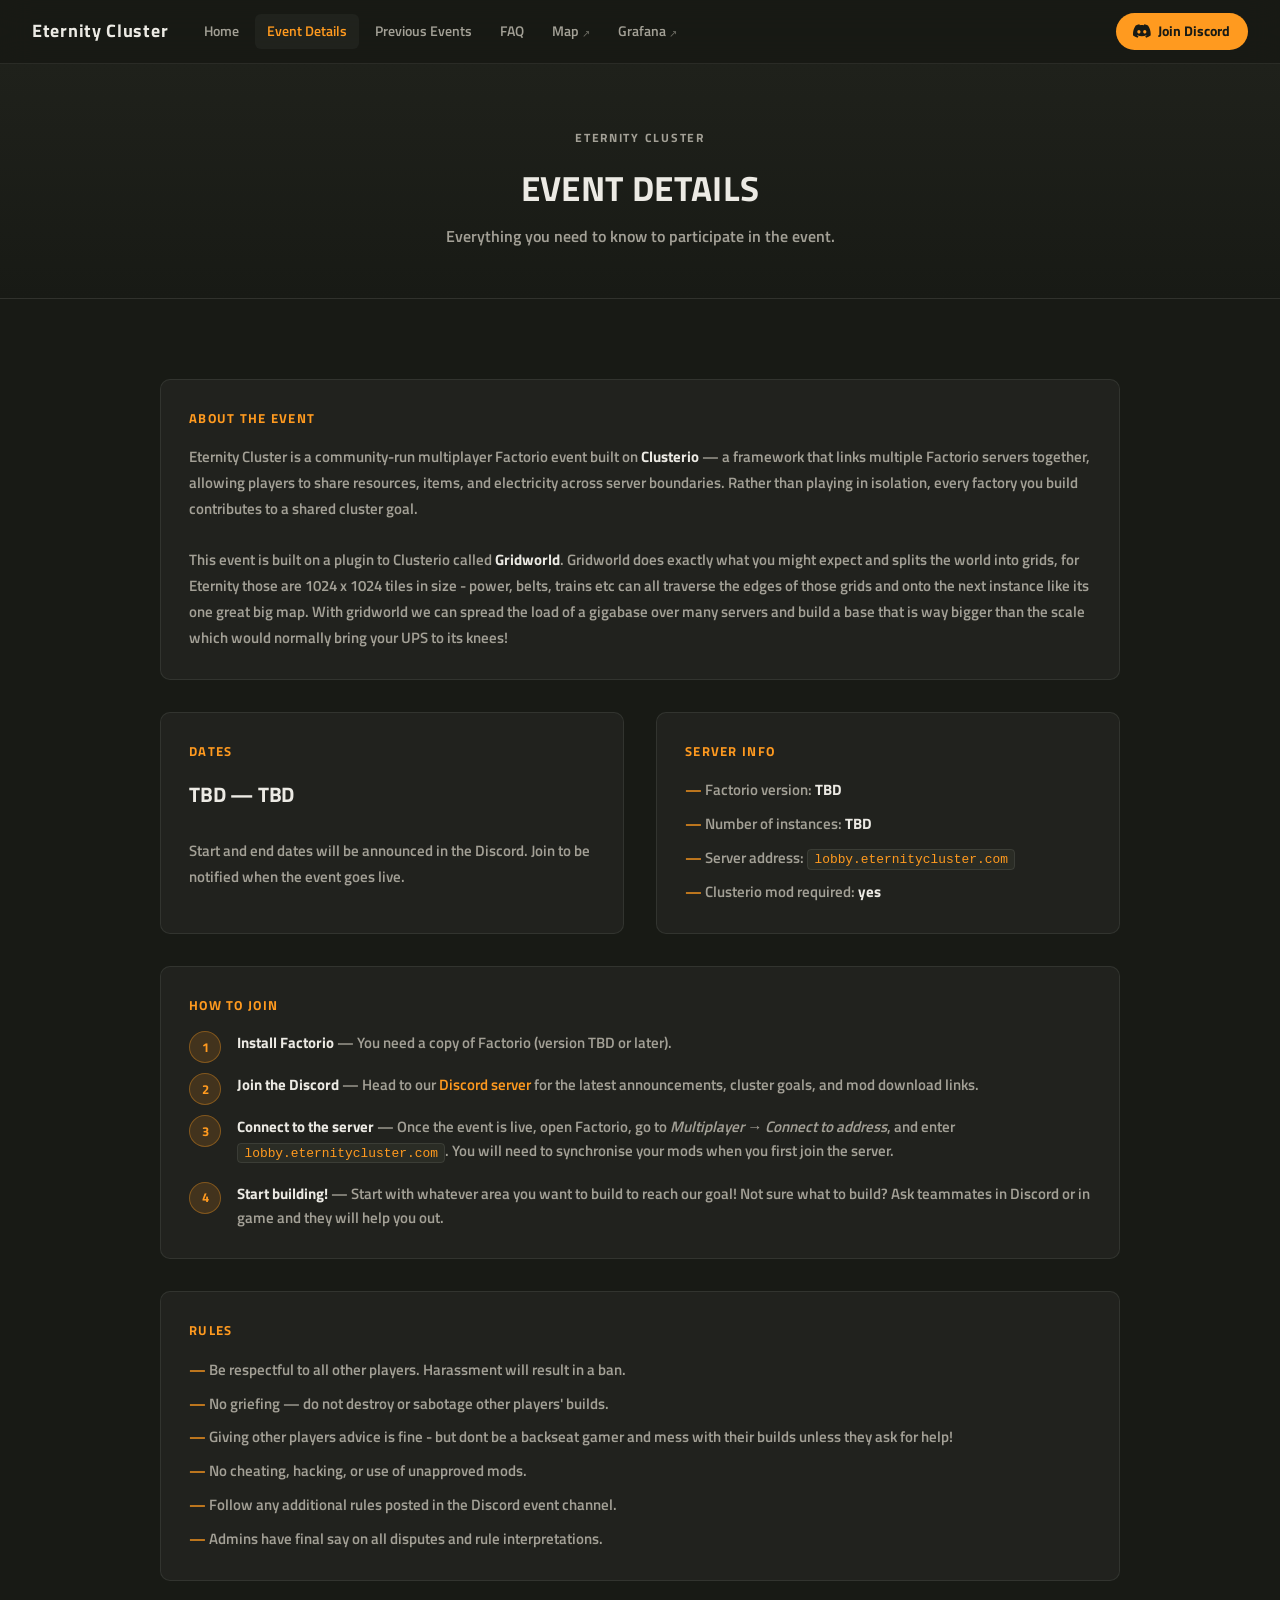
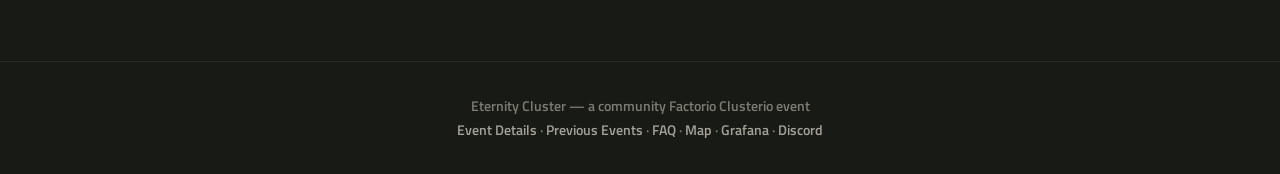
==== commit 9beeac53: "reskin site to the brand kit: orange, Titillium Web, real footage hero - Swap blue accent for #FF9A1" ====
--- a/details.html
+++ b/details.html
@@ -4,6 +4,15 @@
   <meta charset="UTF-8" />
   <meta name="viewport" content="width=device-width, initial-scale=1.0" />
   <title>Event Details — Eternity Cluster</title>
+  <meta property="og:type" content="website" />
+  <meta property="og:site_name" content="Eternity Cluster" />
+  <meta property="og:title" content="Event Details — Eternity Cluster" />
+  <meta property="og:description" content="One Factorio world. Many servers. A community Factorio event powered by Clusterio." />
+  <meta property="og:image" content="https://www.eternitycluster.com/img/og-card.jpg" />
+  <meta property="og:image:width" content="1200" />
+  <meta property="og:image:height" content="630" />
+  <meta name="twitter:card" content="summary_large_image" />
+  <meta name="theme-color" content="#181A15" />
   <link rel="stylesheet" href="css/style.css" />
 </head>
 <body>
@@ -11,20 +20,27 @@
   <!-- ─── Nav ─────────────────────────────────────────────────────────────── -->
   <nav class="nav">
     <a href="index.html" class="nav-brand">Eternity Cluster</a>
-    <ul class="nav-links">
-      <li><a href="index.html">Home</a></li>
-      <li><a href="details.html">Event Details</a></li>
-      <li><a href="previous-events.html">Previous Events</a></li>
-      <li><a href="faq.html">FAQ</a></li>
-      <li><a href="#" class="nav-external" target="_blank" rel="noopener">Map</a></li>
-      <li><a href="https://grafana.eternitycluster.com/dashboards" class="nav-external" target="_blank" rel="noopener">Grafana</a></li>
-    </ul>
-    <a href="https://discord.gg/U77w6G9nKe" class="nav-discord" target="_blank" rel="noopener">
-      <svg width="18" height="14" viewBox="0 0 59 44" fill="none" aria-hidden="true">
-        <path d="M37.1937 0C36.6265 1.0071 36.1172 2.04893 35.6541 3.11392C31.2553 2.45409 26.7754 2.45409 22.365 3.11392C21.9136 2.04893 21.3926 1.0071 20.8254 0C16.6928 0.70613 12.6644 1.94475 8.84436 3.69271C1.27372 14.9098 -0.775214 25.8374 0.243466 36.6146C4.67704 39.8906 9.6431 42.391 14.9333 43.9884C16.1256 42.391 17.179 40.6893 18.0819 38.9182C16.3687 38.2815 14.7133 37.4828 13.1274 36.5567C13.5442 36.2557 13.9493 35.9432 14.3429 35.6422C23.6384 40.0179 34.4039 40.0179 43.711 35.6422C44.1046 35.9663 44.5097 36.2789 44.9264 36.5567C43.3405 37.4943 41.6852 38.2815 39.9604 38.9298C40.8633 40.7009 41.9167 42.4025 43.109 44C48.3992 42.4025 53.3653 39.9137 57.7988 36.6377C59.0027 24.1358 55.7383 13.3007 49.1748 3.70429C45.3663 1.95633 41.3379 0.717706 37.2053 0.0231518L37.1937 0ZM19.3784 29.9816C16.5192 29.9816 14.1461 27.3886 14.1461 24.1821C14.1461 20.9755 16.4266 18.371 19.3669 18.371C22.3071 18.371 24.6455 20.9871 24.5992 24.1821C24.5529 27.377 22.2956 29.9816 19.3784 29.9816ZM38.6639 29.9816C35.7931 29.9816 33.4431 27.3886 33.4431 24.1821C33.4431 20.9755 35.7236 18.371 38.6639 18.371C41.6042 18.371 43.9309 20.9871 43.8846 24.1821C43.8383 27.377 41.581 29.9816 38.6639 29.9816Z" fill="currentColor"/>
-      </svg>
-      Join Discord
-    </a>
+    <button class="nav-toggle" type="button" aria-expanded="false" aria-controls="site-menu" aria-label="Toggle navigation">
+      <span class="nav-toggle-bar"></span>
+      <span class="nav-toggle-bar"></span>
+      <span class="nav-toggle-bar"></span>
+    </button>
+    <div class="nav-menu" id="site-menu">
+      <ul class="nav-links">
+        <li><a href="index.html">Home</a></li>
+        <li><a href="details.html">Event Details</a></li>
+        <li><a href="previous-events.html">Previous Events</a></li>
+        <li><a href="faq.html">FAQ</a></li>
+        <li><a href="#" class="nav-external" target="_blank" rel="noopener">Map</a></li>
+        <li><a href="https://grafana.eternitycluster.com/dashboards" class="nav-external" target="_blank" rel="noopener">Grafana</a></li>
+      </ul>
+      <a href="https://discord.gg/U77w6G9nKe" class="nav-discord" target="_blank" rel="noopener">
+        <svg width="18" height="14" viewBox="0 0 59 44" fill="none" aria-hidden="true">
+          <path d="M37.1937 0C36.6265 1.0071 36.1172 2.04893 35.6541 3.11392C31.2553 2.45409 26.7754 2.45409 22.365 3.11392C21.9136 2.04893 21.3926 1.0071 20.8254 0C16.6928 0.70613 12.6644 1.94475 8.84436 3.69271C1.27372 14.9098 -0.775214 25.8374 0.243466 36.6146C4.67704 39.8906 9.6431 42.391 14.9333 43.9884C16.1256 42.391 17.179 40.6893 18.0819 38.9182C16.3687 38.2815 14.7133 37.4828 13.1274 36.5567C13.5442 36.2557 13.9493 35.9432 14.3429 35.6422C23.6384 40.0179 34.4039 40.0179 43.711 35.6422C44.1046 35.9663 44.5097 36.2789 44.9264 36.5567C43.3405 37.4943 41.6852 38.2815 39.9604 38.9298C40.8633 40.7009 41.9167 42.4025 43.109 44C48.3992 42.4025 53.3653 39.9137 57.7988 36.6377C59.0027 24.1358 55.7383 13.3007 49.1748 3.70429C45.3663 1.95633 41.3379 0.717706 37.2053 0.0231518L37.1937 0ZM19.3784 29.9816C16.5192 29.9816 14.1461 27.3886 14.1461 24.1821C14.1461 20.9755 16.4266 18.371 19.3669 18.371C22.3071 18.371 24.6455 20.9871 24.5992 24.1821C24.5529 27.377 22.2956 29.9816 19.3784 29.9816ZM38.6639 29.9816C35.7931 29.9816 33.4431 27.3886 33.4431 24.1821C33.4431 20.9755 35.7236 18.371 38.6639 18.371C41.6042 18.371 43.9309 20.9871 43.8846 24.1821C43.8383 27.377 41.581 29.9816 38.6639 29.9816Z" fill="currentColor"/>
+        </svg>
+        Join Discord
+      </a>
+    </div>
   </nav>
 
   <!-- ─── Page Hero ─────────────────────────────────────────────────────────── -->
--- a/css/style.css
+++ b/css/style.css
@@ -1,18 +1,23 @@
 /* ─── Reset & Base ─────────────────────────────────────────────────────────── */
 *, *::before, *::after { box-sizing: border-box; margin: 0; padding: 0; }
 
+/* Brand tokens: see brand/ in the event project. Orange accent, concrete black, Titillium Web. */
+@font-face { font-family: 'Titillium Web'; font-weight: 600; font-display: swap; src: url('../fonts/TitilliumWeb-SemiBold.woff2') format('woff2'); }
+@font-face { font-family: 'Titillium Web'; font-weight: 700; font-display: swap; src: url('../fonts/TitilliumWeb-Bold.woff2') format('woff2'); }
+
 :root {
-  --bg:          #0f1117;
-  --bg-2:        #161b27;
-  --bg-3:        #1e2436;
+  --bg:          #181A15;
+  --bg-2:        #1F211B;
+  --bg-3:        #2A2C25;
   --surface:     rgba(255,255,255,0.04);
   --border:      rgba(255,255,255,0.08);
-  --accent:      #4f7bef;
-  --accent-glow: rgba(79,123,239,0.35);
-  --accent-dim:  rgba(79,123,239,0.15);
-  --text:        #e2e8f0;
-  --text-muted:  #8b95a8;
-  --text-faint:  #4a5568;
+  --accent:      #FF9A1F;
+  --accent-glow: rgba(255,154,31,0.35);
+  --accent-dim:  rgba(255,154,31,0.15);
+  --on-accent:   #181A15;
+  --text:        #ECEAE4;
+  --text-muted:  #A3A096;
+  --text-faint:  #7D7A70;
   --radius:      10px;
   --nav-h:       64px;
   --transition:  0.2s ease;
@@ -23,7 +28,7 @@
 body {
   background: var(--bg);
   color: var(--text);
-  font-family: -apple-system, BlinkMacSystemFont, 'Segoe UI', Roboto, 'Helvetica Neue', sans-serif;
+  font-family: 'Titillium Web', -apple-system, BlinkMacSystemFont, 'Segoe UI', Roboto, 'Helvetica Neue', sans-serif;
   font-size: 16px;
   line-height: 1.6;
   min-height: 100vh;
@@ -31,18 +36,23 @@
   flex-direction: column;
 }
 
+body.nav-open {
+  overflow: hidden;
+}
+
 a { color: var(--accent); text-decoration: none; transition: color var(--transition); }
-a:hover { color: #7fa3f7; }
+a:hover { color: #FFB55C; }
 
 img { max-width: 100%; display: block; }
+button { font-family: inherit; }
 
 /* ─── Nav ───────────────────────────────────────────────────────────────────── */
 .nav {
   position: sticky;
   top: 0;
   z-index: 100;
-  height: var(--nav-h);
-  background: rgba(15,17,23,0.75);
+  min-height: var(--nav-h);
+  background: rgba(24,26,21,0.75);
   backdrop-filter: blur(16px);
   -webkit-backdrop-filter: blur(16px);
   border-bottom: 1px solid var(--border);
@@ -62,12 +72,25 @@
 }
 .nav-brand:hover { color: var(--text); }
 
+.nav-menu {
+  display: flex;
+  align-items: center;
+  gap: 1.5rem;
+  flex: 1;
+  min-width: 0;
+}
+
 .nav-links {
   display: flex;
   align-items: center;
   gap: 0.25rem;
   list-style: none;
   flex: 1;
+  min-width: 0;
+}
+
+.nav-links li {
+  min-width: 0;
 }
 
 .nav-links a {
@@ -93,23 +116,65 @@
   opacity: 0.6;
 }
 
+.nav-toggle {
+  display: none;
+  width: 44px;
+  height: 44px;
+  border: 1px solid var(--border);
+  border-radius: 10px;
+  background: var(--surface);
+  color: var(--text);
+  cursor: pointer;
+  align-items: center;
+  justify-content: center;
+  flex-direction: column;
+  gap: 4px;
+  transition: background var(--transition), border-color var(--transition), color var(--transition);
+}
+
+.nav-toggle:hover {
+  background: rgba(255,255,255,0.07);
+  border-color: rgba(255,154,31,0.35);
+  color: var(--accent);
+}
+
+.nav-toggle-bar {
+  width: 18px;
+  height: 2px;
+  border-radius: 999px;
+  background: currentColor;
+  transition: transform var(--transition), opacity var(--transition);
+}
+
+.nav.nav-open .nav-toggle-bar:nth-child(1) {
+  transform: translateY(6px) rotate(45deg);
+}
+
+.nav.nav-open .nav-toggle-bar:nth-child(2) {
+  opacity: 0;
+}
+
+.nav.nav-open .nav-toggle-bar:nth-child(3) {
+  transform: translateY(-6px) rotate(-45deg);
+}
+
 .nav-discord {
   flex-shrink: 0;
   display: inline-flex;
   align-items: center;
   gap: 0.45rem;
   background: var(--accent);
-  color: #fff !important;
+  color: var(--on-accent) !important;
   font-size: 0.875rem;
-  font-weight: 600;
+  font-weight: 700;
   padding: 0.45rem 1.1rem;
   border-radius: 999px;
   transition: box-shadow var(--transition), background var(--transition);
 }
 .nav-discord:hover {
-  background: #6690f5;
+  background: #FFAA45;
   box-shadow: 0 0 18px var(--accent-glow);
-  color: #fff !important;
+  color: var(--on-accent) !important;
 }
 .nav-discord svg { flex-shrink: 0; }
 
@@ -128,18 +193,12 @@
 .hero-bg {
   position: absolute;
   inset: 0;
-  background-image: url('../img/hero.webp');
+  /* real footage: two servers, belts crossing the (green) border */
+  background-image: url('../img/hero-border.webp');
   background-size: cover;
-  background-position: center 30%;
-  opacity: 0.72;
-  mask-image:
-    radial-gradient(ellipse 55% 55% at 18% 100%, transparent 0%, black 55%),
-    linear-gradient(to bottom, black 50%, rgba(0,0,0,0.85) 80%, rgba(0,0,0,0.5) 100%);
-  -webkit-mask-image:
-    radial-gradient(ellipse 55% 55% at 18% 100%, transparent 0%, black 55%),
-    linear-gradient(to bottom, black 50%, rgba(0,0,0,0.85) 80%, rgba(0,0,0,0.5) 100%);
-  mask-composite: intersect;
-  -webkit-mask-composite: source-in;
+  background-position: center;
+  filter: blur(2px) saturate(0.8);
+  transform: scale(1.03);
   z-index: 0;
 }
 
@@ -148,8 +207,7 @@
   position: absolute;
   inset: 0;
   background:
-    radial-gradient(ellipse 80% 60% at 50% 40%, rgba(79,123,239,0.10) 0%, transparent 70%),
-    linear-gradient(180deg, rgba(15,17,23,0.35) 0%, rgba(15,17,23,0.6) 60%, #0f1117 100%);
+    linear-gradient(180deg, rgba(24,26,21,0.62) 0%, rgba(24,26,21,0.72) 70%, var(--bg) 100%);
   z-index: 1;
 }
 
@@ -182,26 +240,36 @@
   text-transform: uppercase;
   color: var(--accent);
   background: var(--accent-dim);
-  border: 1px solid rgba(79,123,239,0.3);
+  border: 1px solid rgba(255,154,31,0.3);
   padding: 0.3rem 0.85rem;
   border-radius: 999px;
   margin-bottom: 1.5rem;
 }
 
 .hero-title {
-  font-size: clamp(2.8rem, 7vw, 5rem);
-  font-weight: 800;
-  letter-spacing: -0.03em;
-  line-height: 1.1;
-  color: var(--text);
+  font-size: clamp(2.8rem, 8vw, 5.5rem);
+  font-weight: 700;
+  letter-spacing: 0.01em;
+  line-height: 1;
+  text-transform: uppercase;
+  color: #fff;
+  text-shadow: 4px 4px 0 rgba(0,0,0,0.6);
+}
+
+.hero-rule {
+  width: min(360px, 60%);
+  height: 6px;
+  background: var(--accent);
+  margin: 1.5rem auto 1.1rem;
+}
+
+.hero-sub {
+  font-size: clamp(1.05rem, 2.6vw, 1.6rem);
+  font-weight: 600;
+  letter-spacing: 0.02em;
+  text-transform: uppercase;
+  color: var(--accent);
   margin-bottom: 1.25rem;
-}
-
-.hero-title span {
-  background: linear-gradient(135deg, #7fa3f7 0%, #4f7bef 50%, #a78bfa 100%);
-  -webkit-background-clip: text;
-  background-clip: text;
-  -webkit-text-fill-color: transparent;
 }
 
 .hero-tagline {
@@ -234,12 +302,13 @@
 }
 .btn-primary {
   background: var(--accent);
-  color: #fff;
+  color: var(--on-accent);
+  font-weight: 700;
 }
 .btn-primary:hover {
-  background: #6690f5;
+  background: #FFAA45;
   box-shadow: 0 0 22px var(--accent-glow);
-  color: #fff;
+  color: var(--on-accent);
 }
 .btn-ghost {
   background: var(--surface);
@@ -277,7 +346,8 @@
 .section-title {
   font-size: clamp(1.6rem, 3.5vw, 2.2rem);
   font-weight: 700;
-  letter-spacing: -0.02em;
+  letter-spacing: 0.01em;
+  text-transform: uppercase;
   color: var(--text);
   margin-bottom: 0.75rem;
 }
@@ -306,8 +376,8 @@
   gap: 0.6rem;
 }
 .card:hover {
-  border-color: rgba(79,123,239,0.4);
-  box-shadow: 0 4px 24px rgba(0,0,0,0.4), 0 0 0 1px rgba(79,123,239,0.12);
+  border-color: rgba(255,154,31,0.4);
+  box-shadow: 0 4px 24px rgba(0,0,0,0.4), 0 0 0 1px rgba(255,154,31,0.12);
   transform: translateY(-2px);
 }
 
@@ -335,7 +405,7 @@
   align-items: center;
   gap: 0.3rem;
 }
-.card-link:hover { color: #7fa3f7; }
+.card-link:hover { color: #FFB55C; }
 
 a.card { color: inherit; }
 a.card .card-title { transition: color var(--transition); }
@@ -405,7 +475,7 @@
   height: 2rem;
   border-radius: 50%;
   background: var(--accent-dim);
-  border: 1px solid rgba(79,123,239,0.35);
+  border: 1px solid rgba(255,154,31,0.35);
   color: var(--accent);
   font-weight: 700;
   font-size: 0.8rem;
@@ -425,6 +495,8 @@
   font-size: 0.85em;
   color: var(--accent);
   font-family: 'JetBrains Mono', 'Fira Code', monospace;
+  overflow-wrap: anywhere;
+  word-break: break-word;
 }
 
 .full-width { grid-column: 1 / -1; }
@@ -483,7 +555,7 @@
 }
 
 .press-link:hover {
-  border-color: rgba(79,123,239,0.35);
+  border-color: rgba(255,154,31,0.35);
   box-shadow: 0 8px 20px rgba(0,0,0,0.2);
   transform: translateY(-1px);
 }
@@ -521,7 +593,7 @@
   overflow: hidden;
   transition: border-color var(--transition);
 }
-.faq-item.open { border-color: rgba(79,123,239,0.35); }
+.faq-item.open { border-color: rgba(255,154,31,0.35); }
 
 .faq-question {
   width: 100%;
@@ -537,6 +609,7 @@
   align-items: center;
   justify-content: space-between;
   gap: 1rem;
+  line-height: 1.4;
   transition: color var(--transition);
 }
 .faq-question:hover { color: var(--accent); }
@@ -568,7 +641,7 @@
   padding-top: 1rem;
 }
 .faq-answer-inner a { color: var(--accent); }
-.faq-answer-inner a:hover { color: #7fa3f7; }
+.faq-answer-inner a:hover { color: #FFB55C; }
 
 /* ─── Image Fade Utility ────────────────────────────────────────────────────── */
 .fade-img {
@@ -596,20 +669,158 @@
 }
 footer a { color: var(--text-muted); }
 footer a:hover { color: var(--text); }
+footer p { overflow-wrap: anywhere; }
 
 /* ─── Responsive ────────────────────────────────────────────────────────────── */
+@media (max-width: 980px) {
+  .nav { padding: 0 1.25rem; gap: 1rem; }
+  .nav-menu { gap: 1rem; }
+  .nav-links a { padding: 0.4rem 0.55rem; font-size: 0.82rem; }
+  .nav-brand { font-size: 1rem; }
+  .nav-discord { padding: 0.45rem 0.9rem; font-size: 0.82rem; }
+}
+
+@media (max-width: 820px) {
+  .nav {
+    padding: 0.75rem 1rem;
+    gap: 0.75rem;
+  }
+
+  .nav-brand {
+    flex: 1;
+    min-width: 0;
+    font-size: 0.98rem;
+  }
+
+  .nav-toggle {
+    display: inline-flex;
+    flex-shrink: 0;
+  }
+
+  .nav-menu {
+    position: absolute;
+    top: calc(100% + 0.75rem);
+    left: 1rem;
+    right: 1rem;
+    flex-direction: column;
+    align-items: stretch;
+    gap: 0.75rem;
+    padding: 1rem;
+    background: rgba(31,33,27,0.98);
+    border: 1px solid var(--border);
+    border-radius: var(--radius);
+    box-shadow: 0 18px 48px rgba(0,0,0,0.45);
+    opacity: 0;
+    visibility: hidden;
+    pointer-events: none;
+    transform: translateY(-0.5rem);
+    transition: opacity var(--transition), transform var(--transition), visibility var(--transition);
+  }
+
+  .nav.nav-open .nav-menu {
+    opacity: 1;
+    visibility: visible;
+    pointer-events: auto;
+    transform: translateY(0);
+  }
+
+  .nav-links {
+    width: 100%;
+    flex-direction: column;
+    align-items: stretch;
+    gap: 0.35rem;
+  }
+
+  .nav-links a {
+    display: block;
+    padding: 0.75rem 0.9rem;
+    font-size: 0.95rem;
+  }
+
+  .nav-discord {
+    width: 100%;
+    justify-content: center;
+    padding: 0.8rem 1rem;
+    font-size: 0.95rem;
+  }
+}
+
+@media (max-width: 640px) {
+  .hero {
+    min-height: auto;
+    padding: 3rem 1rem 2.5rem;
+  }
+
+  .hero-eyebrow {
+    font-size: 0.72rem;
+    letter-spacing: 0.08em;
+    padding: 0.28rem 0.7rem;
+  }
+
+  .hero-tagline,
+  .section-subtitle,
+  .page-hero p {
+    font-size: 1rem;
+  }
+
+  .hero-ctas {
+    width: min(100%, 320px);
+    margin: 0 auto;
+  }
+
+  .hero-ctas .btn {
+    justify-content: center;
+  }
+
+  .cards {
+    grid-template-columns: repeat(auto-fit, minmax(220px, 1fr));
+  }
+
+  .history-grid {
+    grid-template-columns: repeat(auto-fit, minmax(200px, 1fr));
+  }
+
+  .steps li {
+    padding-left: 2.5rem;
+  }
+
+  .steps li::before {
+    width: 1.75rem;
+    height: 1.75rem;
+    font-size: 0.75rem;
+  }
+
+  footer {
+    padding: 1.5rem 1rem;
+  }
+}
+
 @media (max-width: 768px) {
-  .nav { padding: 0 1rem; gap: 0.75rem; }
-  .nav-links { gap: 0; }
-  .nav-links a { padding: 0.4rem 0.5rem; font-size: 0.82rem; }
-  .nav-brand { font-size: 0.95rem; }
   .section { padding: 3.5rem 1.25rem; }
   .page-hero { padding: 3rem 1.25rem 2.5rem; }
+  .info-block,
+  .press-link { padding: 1.25rem; }
+  .faq-question,
+  .faq-answer-inner { padding-left: 1.25rem; padding-right: 1.25rem; }
 }
 
 @media (max-width: 520px) {
-  .nav { flex-wrap: wrap; height: auto; padding: 0.75rem 1rem; }
-  .nav-links { order: 3; width: 100%; flex-wrap: wrap; }
-  .nav-brand { flex: 1; }
-  .hero-ctas { flex-direction: column; align-items: center; }
-}
+  .hero-ctas { flex-direction: column; align-items: stretch; }
+}
+
+@media (max-width: 420px) {
+  .section { padding: 3rem 1rem; }
+  .page-hero { padding: 2.5rem 1rem 2rem; }
+  .info-block,
+  .history-card,
+  .press-link { padding: 1rem; }
+  .faq-question {
+    padding: 1rem;
+    font-size: 0.95rem;
+    align-items: flex-start;
+  }
+  .faq-answer-inner {
+    padding: 0 1rem 1rem;
+    padding-top: 0.85rem;
+  }
+}
